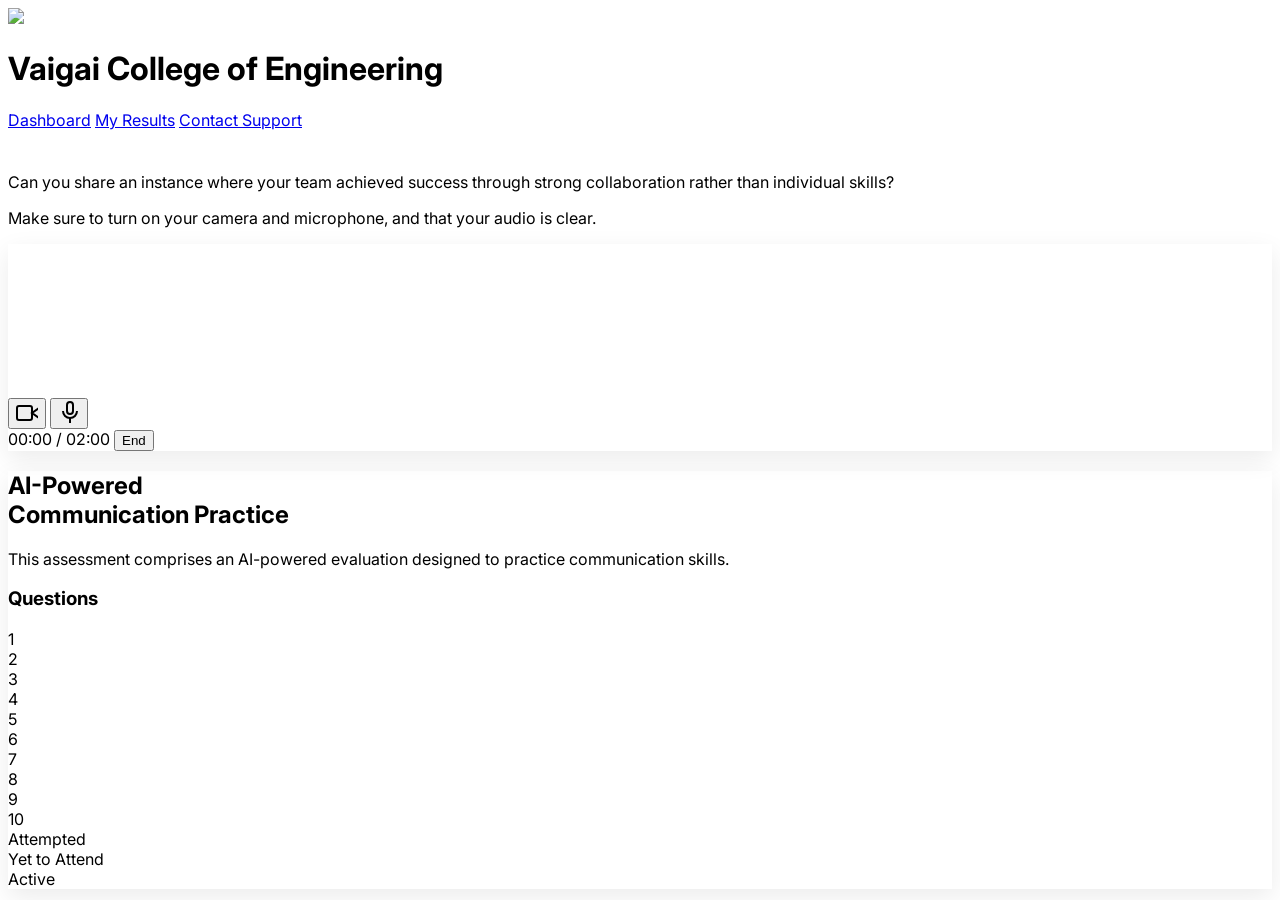
==== src/communicationPage.html @ 444d91da "intial commit" ====
<!DOCTYPE html>
<html lang="en">
<head>
  <meta charset="UTF-8" />
  <meta name="viewport" content="width=device-width, initial-scale=1.0" />
  <title>AI-Powered Communication Practice</title>

  <!-- Tailwind -->
    <link href="../dist/output.css" rel="stylesheet">

  <!-- Fonts -->
  <link href="https://fonts.googleapis.com/css2?family=Inter:wght@300;400;500;600;700&display=swap" rel="stylesheet">

  <style>
    body { font-family: "Inter", sans-serif; }
    .soft-glow { box-shadow: 0 8px 24px rgba(0,0,0,0.08); }
  </style>

</head>
<body class="bg-slate-100">

  <!-- Header -->
  <header class="w-full bg-[#2d2d2d] text-white py-4">
    <div class="max-w-7xl mx-auto px-6 flex items-center justify-between">

      <div class="flex items-center gap-4">
        <img 
          src="https://cdn.prod.website-files.com/67779eba7fda397cbeb2065e/67a9bd6f2a3dd39833ceed32_Skillsmax%20logo%20stacked.svg"
          class="h-10 object-contain">
        <h1 class="font-semibold text-lg">Vaigai College of Engineering</h1>
      </div>

      <div class="flex items-center gap-4">
        <a class="hidden md:inline-flex py-1.5 px-4 rounded-lg bg-white/10 hover:bg-white/20 text-sm" href="#">Dashboard</a>
        <a class="hidden md:inline-flex py-1.5 px-4 rounded-lg bg-white/10 hover:bg-white/20 text-sm" href="#">My Results</a>
        <a class="hidden md:inline-flex py-1.5 px-4 rounded-lg border border-white/20 text-sm hover:bg-white/10" href="#">Contact Support</a>

        <div class="w-10 h-10 rounded-full bg-white/20 flex items-center justify-center">
          <svg width="22" height="22" stroke="white" fill="none" stroke-width="1.6">
            <circle cx="11" cy="7" r="4"></circle>
            <path d="M3 21v-2a6 6 0 0 1 6-6h6a6 6 0 0 1 6 6v2"></path>
          </svg>
        </div>
      </div>

    </div>
  </header>

  <!-- PAGE LAYOUT -->
  <div class="max-w-7xl mx-auto px-6 py-8 flex flex-col lg:flex-row gap-8">

    <!-- LEFT side main content -->
    <div class="flex-1">

      <!-- Question Box -->
      <div class="border border-slate-300 bg-white rounded-xl p-5">
        <p class="text-lg font-medium">
          Can you share an instance where your team achieved success through strong collaboration rather than individual skills?
        </p>
      </div>

      <!-- Message -->
      <p class="mt-4 inline-block border border-slate-300 bg-white py-2 px-4 rounded-lg text-sm text-slate-700">
        Make sure to turn on your camera and microphone, and that your audio is clear.
      </p>

      <!-- VIDEO CARD -->
      <div class="mt-6 bg-white border border-slate-200 rounded-3xl soft-glow p-5">

      <!-- Recording Grid with your own full video -->
      <div class="w-full h-64 md:h-[420px] rounded-xl relative overflow-hidden bg-black">

        <!-- FULL VIDEO BACKGROUND -->
        <video 
          id="mainVideo"
          autoplay 
          unmuted 
          playsinline 
          loop
          class="absolute inset-0 w-full h-full object-cover">
          <source src="./HR_Interviewer_Video_Generation.mp4" type="video/mp4" />
        </video>

        <!-- Webcam Preview bottom-right -->
        <video id="webcamPreview" autoplay muted playsinline 
          class="absolute bottom-4 right-4 w-28 h-20 md:w-40 md:h-28 rounded-lg border border-white/20 shadow-lg object-cover">
        </video>

      </div>


        <!-- Bottom Controls -->
        <div class="flex flex-col md:flex-row items-center justify-between px-1 mt-4 gap-3">

          <!-- Left buttons -->
          <div class="flex items-center gap-6 text-slate-500">

            <!-- Camera icon -->
            <button>
              <svg width="22" height="22" fill="none" stroke="currentColor" stroke-width="2">
                <rect x="1" y="5" width="15" height="14" rx="2"/>
                <path d="M23 7l-7 5 7 5"/>
              </svg>
            </button>

            <!-- Mic icon -->
            <button>
              <svg width="22" height="22" fill="none" stroke="currentColor" stroke-width="2">
                <path d="M12 1a3 3 0 0 1 3 3v6a3 3 0 0 1-6 0V4a3 3 0 0 1 3-3z"/>
                <path d="M19 10a7 7 0 0 1-14 0"/>
                <line x1="12" y1="17" x2="12" y2="23"/>
                <line x1="8" y1="23" x2="16" y2="23"/>
              </svg>
            </button>

          </div>

          <!-- Timer + End button -->
          <div class="flex items-center gap-4">
            <span class="text-sm text-slate-700">00:00 / 02:00</span>

            <button class="px-4 py-1.5 rounded-full border border-slate-300 text-slate-300 cursor-not-allowed">
              End
            </button>
          </div>

        </div>

      </div>

    </div>

    <!-- RIGHT Side Questions Panel -->
    <div class="w-full lg:w-[300px] shrink-0">
      
      <div class="bg-white rounded-2xl border border-slate-200 soft-glow">

        <!-- Header -->
        <div class="bg-[#e85c2d] text-white p-5 rounded-t-2xl">
          <h2 class="text-xl font-semibold">AI-Powered<br>Communication Practice</h2>
          <p class="text-sm opacity-90 mt-2">
            This assessment comprises an AI-powered evaluation designed to practice communication skills.
          </p>
        </div>

        <!-- Questions -->
        <div class="p-5">
          <h3 class="font-semibold text-slate-800">Questions</h3>

          <!-- Grid of numbers -->
          <div class="grid grid-cols-3 sm:grid-cols-4 md:grid-cols-5 gap-2 mt-3 mb-3">
            <div class="p-2 rounded-lg bg-slate-100 text-center">1</div>
            <div class="p-2 rounded-lg bg-slate-100 text-center">2</div>
            <div class="p-2 rounded-lg bg-slate-100 text-center">3</div>
            <div class="p-2 rounded-lg bg-slate-100 text-center">4</div>
            <div class="p-2 rounded-lg bg-slate-100 text-center">5</div>
            <div class="p-2 rounded-lg bg-slate-100 text-center">6</div>

            <div class="p-2 rounded-lg bg-[#ff5722]/20 text-[#ff5722] border border-[#ff5722]/40 text-center">7</div>

            <div class="p-2 rounded-lg bg-slate-100 text-center">8</div>
            <div class="p-2 rounded-lg bg-slate-100 text-center">9</div>
            <div class="p-2 rounded-lg bg-slate-100 text-center">10</div>
          </div>

          <!-- Legend -->
          <div class="mt-2 space-y-2 text-sm">
            <label class="flex items-center gap-2">
              <div class="w-4 h-4 bg-slate-300 rounded"></div> Attempted
            </label>
            <label class="flex items-center gap-2">
              <div class="w-4 h-4 bg-slate-100 border rounded"></div> Yet to Attend
            </label>
            <label class="flex items-center gap-2">
              <div class="w-4 h-4 border border-[#e85c2d] rounded"></div> Active
            </label>
          </div>

        </div>
      </div>
    </div>

  </div>

  <!-- Webcam Script -->
  <script>
    navigator.mediaDevices.getUserMedia({ video: true, audio: false })
      .then(stream => {
        document.getElementById("webcamPreview").srcObject = stream;
      })
      .catch(err => console.log("Camera Error:", err));
  </script>

</body>
</html>
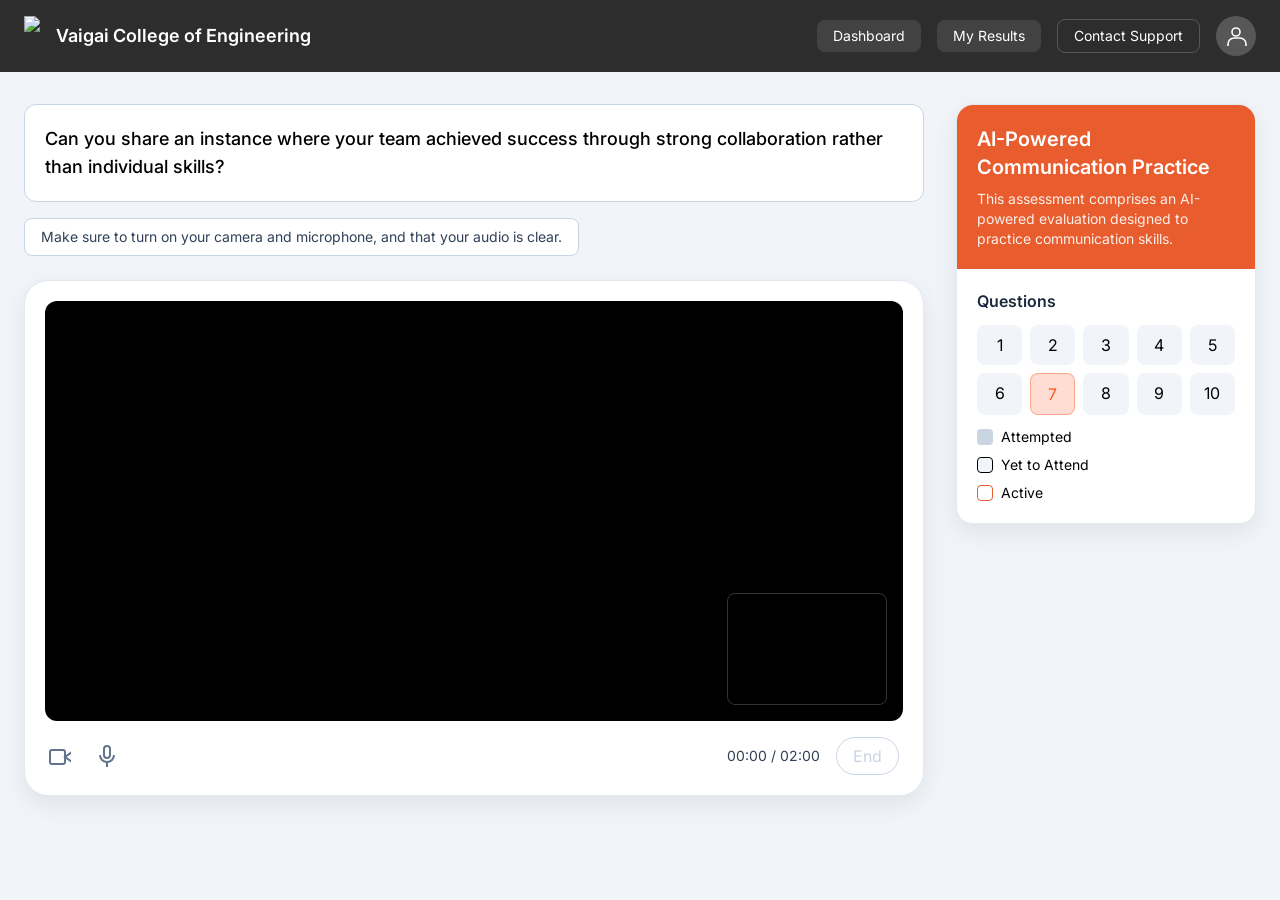
==== commit fdb18474: "adding style to src" ====
--- a/src/communicationPage.html
+++ b/src/communicationPage.html
@@ -6,7 +6,7 @@
   <title>AI-Powered Communication Practice</title>
 
   <!-- Tailwind -->
-    <link href="../dist/output.css" rel="stylesheet">
+    <link href="./output.css" rel="stylesheet">
 
   <!-- Fonts -->
   <link href="https://fonts.googleapis.com/css2?family=Inter:wght@300;400;500;600;700&display=swap" rel="stylesheet">
--- a/src/output.css
+++ b/src/output.css
@@ -0,0 +1,1060 @@
+/*! tailwindcss v4.1.17 | MIT License | https://tailwindcss.com */
+@layer properties;
+@layer theme, base, components, utilities;
+@layer theme {
+  :root, :host {
+    --font-sans: ui-sans-serif, system-ui, sans-serif, "Apple Color Emoji",
+      "Segoe UI Emoji", "Segoe UI Symbol", "Noto Color Emoji";
+    --font-mono: ui-monospace, SFMono-Regular, Menlo, Monaco, Consolas, "Liberation Mono",
+      "Courier New", monospace;
+    --color-yellow-100: oklch(97.3% 0.071 103.193);
+    --color-yellow-200: oklch(94.5% 0.129 101.54);
+    --color-slate-50: oklch(98.4% 0.003 247.858);
+    --color-slate-100: oklch(96.8% 0.007 247.896);
+    --color-slate-200: oklch(92.9% 0.013 255.508);
+    --color-slate-300: oklch(86.9% 0.022 252.894);
+    --color-slate-500: oklch(55.4% 0.046 257.417);
+    --color-slate-600: oklch(44.6% 0.043 257.281);
+    --color-slate-700: oklch(37.2% 0.044 257.287);
+    --color-slate-800: oklch(27.9% 0.041 260.031);
+    --color-slate-900: oklch(20.8% 0.042 265.755);
+    --color-black: #000;
+    --color-white: #fff;
+    --spacing: 0.25rem;
+    --container-7xl: 80rem;
+    --text-xs: 0.75rem;
+    --text-xs--line-height: calc(1 / 0.75);
+    --text-sm: 0.875rem;
+    --text-sm--line-height: calc(1.25 / 0.875);
+    --text-lg: 1.125rem;
+    --text-lg--line-height: calc(1.75 / 1.125);
+    --text-xl: 1.25rem;
+    --text-xl--line-height: calc(1.75 / 1.25);
+    --text-2xl: 1.5rem;
+    --text-2xl--line-height: calc(2 / 1.5);
+    --font-weight-medium: 500;
+    --font-weight-semibold: 600;
+    --font-weight-bold: 700;
+    --leading-tight: 1.25;
+    --radius-md: 0.375rem;
+    --radius-lg: 0.5rem;
+    --radius-xl: 0.75rem;
+    --radius-2xl: 1rem;
+    --radius-3xl: 1.5rem;
+    --default-transition-duration: 150ms;
+    --default-transition-timing-function: cubic-bezier(0.4, 0, 0.2, 1);
+    --default-font-family: var(--font-sans);
+    --default-mono-font-family: var(--font-mono);
+  }
+}
+@layer base {
+  *, ::after, ::before, ::backdrop, ::file-selector-button {
+    box-sizing: border-box;
+    margin: 0;
+    padding: 0;
+    border: 0 solid;
+  }
+  html, :host {
+    line-height: 1.5;
+    -webkit-text-size-adjust: 100%;
+    tab-size: 4;
+    font-family: var(--default-font-family, ui-sans-serif, system-ui, sans-serif, "Apple Color Emoji", "Segoe UI Emoji", "Segoe UI Symbol", "Noto Color Emoji");
+    font-feature-settings: var(--default-font-feature-settings, normal);
+    font-variation-settings: var(--default-font-variation-settings, normal);
+    -webkit-tap-highlight-color: transparent;
+  }
+  hr {
+    height: 0;
+    color: inherit;
+    border-top-width: 1px;
+  }
+  abbr:where([title]) {
+    -webkit-text-decoration: underline dotted;
+    text-decoration: underline dotted;
+  }
+  h1, h2, h3, h4, h5, h6 {
+    font-size: inherit;
+    font-weight: inherit;
+  }
+  a {
+    color: inherit;
+    -webkit-text-decoration: inherit;
+    text-decoration: inherit;
+  }
+  b, strong {
+    font-weight: bolder;
+  }
+  code, kbd, samp, pre {
+    font-family: var(--default-mono-font-family, ui-monospace, SFMono-Regular, Menlo, Monaco, Consolas, "Liberation Mono", "Courier New", monospace);
+    font-feature-settings: var(--default-mono-font-feature-settings, normal);
+    font-variation-settings: var(--default-mono-font-variation-settings, normal);
+    font-size: 1em;
+  }
+  small {
+    font-size: 80%;
+  }
+  sub, sup {
+    font-size: 75%;
+    line-height: 0;
+    position: relative;
+    vertical-align: baseline;
+  }
+  sub {
+    bottom: -0.25em;
+  }
+  sup {
+    top: -0.5em;
+  }
+  table {
+    text-indent: 0;
+    border-color: inherit;
+    border-collapse: collapse;
+  }
+  :-moz-focusring {
+    outline: auto;
+  }
+  progress {
+    vertical-align: baseline;
+  }
+  summary {
+    display: list-item;
+  }
+  ol, ul, menu {
+    list-style: none;
+  }
+  img, svg, video, canvas, audio, iframe, embed, object {
+    display: block;
+    vertical-align: middle;
+  }
+  img, video {
+    max-width: 100%;
+    height: auto;
+  }
+  button, input, select, optgroup, textarea, ::file-selector-button {
+    font: inherit;
+    font-feature-settings: inherit;
+    font-variation-settings: inherit;
+    letter-spacing: inherit;
+    color: inherit;
+    border-radius: 0;
+    background-color: transparent;
+    opacity: 1;
+  }
+  :where(select:is([multiple], [size])) optgroup {
+    font-weight: bolder;
+  }
+  :where(select:is([multiple], [size])) optgroup option {
+    padding-inline-start: 20px;
+  }
+  ::file-selector-button {
+    margin-inline-end: 4px;
+  }
+  ::placeholder {
+    opacity: 1;
+  }
+  @supports (not (-webkit-appearance: -apple-pay-button))  or (contain-intrinsic-size: 1px) {
+    ::placeholder {
+      color: currentcolor;
+      @supports (color: color-mix(in lab, red, red)) {
+        color: color-mix(in oklab, currentcolor 50%, transparent);
+      }
+    }
+  }
+  textarea {
+    resize: vertical;
+  }
+  ::-webkit-search-decoration {
+    -webkit-appearance: none;
+  }
+  ::-webkit-date-and-time-value {
+    min-height: 1lh;
+    text-align: inherit;
+  }
+  ::-webkit-datetime-edit {
+    display: inline-flex;
+  }
+  ::-webkit-datetime-edit-fields-wrapper {
+    padding: 0;
+  }
+  ::-webkit-datetime-edit, ::-webkit-datetime-edit-year-field, ::-webkit-datetime-edit-month-field, ::-webkit-datetime-edit-day-field, ::-webkit-datetime-edit-hour-field, ::-webkit-datetime-edit-minute-field, ::-webkit-datetime-edit-second-field, ::-webkit-datetime-edit-millisecond-field, ::-webkit-datetime-edit-meridiem-field {
+    padding-block: 0;
+  }
+  ::-webkit-calendar-picker-indicator {
+    line-height: 1;
+  }
+  :-moz-ui-invalid {
+    box-shadow: none;
+  }
+  button, input:where([type="button"], [type="reset"], [type="submit"]), ::file-selector-button {
+    appearance: button;
+  }
+  ::-webkit-inner-spin-button, ::-webkit-outer-spin-button {
+    height: auto;
+  }
+  [hidden]:where(:not([hidden="until-found"])) {
+    display: none !important;
+  }
+}
+@layer utilities {
+  .pointer-events-none {
+    pointer-events: none;
+  }
+  .absolute {
+    position: absolute;
+  }
+  .fixed {
+    position: fixed;
+  }
+  .relative {
+    position: relative;
+  }
+  .inset-0 {
+    inset: calc(var(--spacing) * 0);
+  }
+  .right-4 {
+    right: calc(var(--spacing) * 4);
+  }
+  .bottom-4 {
+    bottom: calc(var(--spacing) * 4);
+  }
+  .left-4 {
+    left: calc(var(--spacing) * 4);
+  }
+  .mx-auto {
+    margin-inline: auto;
+  }
+  .mt-1 {
+    margin-top: calc(var(--spacing) * 1);
+  }
+  .mt-2 {
+    margin-top: calc(var(--spacing) * 2);
+  }
+  .mt-3 {
+    margin-top: calc(var(--spacing) * 3);
+  }
+  .mt-4 {
+    margin-top: calc(var(--spacing) * 4);
+  }
+  .mt-6 {
+    margin-top: calc(var(--spacing) * 6);
+  }
+  .mt-8 {
+    margin-top: calc(var(--spacing) * 8);
+  }
+  .mb-1 {
+    margin-bottom: calc(var(--spacing) * 1);
+  }
+  .mb-2 {
+    margin-bottom: calc(var(--spacing) * 2);
+  }
+  .mb-3 {
+    margin-bottom: calc(var(--spacing) * 3);
+  }
+  .mb-4 {
+    margin-bottom: calc(var(--spacing) * 4);
+  }
+  .mb-6 {
+    margin-bottom: calc(var(--spacing) * 6);
+  }
+  .mb-8 {
+    margin-bottom: calc(var(--spacing) * 8);
+  }
+  .flex {
+    display: flex;
+  }
+  .grid {
+    display: grid;
+  }
+  .hidden {
+    display: none;
+  }
+  .inline-block {
+    display: inline-block;
+  }
+  .h-0\.5 {
+    height: calc(var(--spacing) * 0.5);
+  }
+  .h-4 {
+    height: calc(var(--spacing) * 4);
+  }
+  .h-9 {
+    height: calc(var(--spacing) * 9);
+  }
+  .h-10 {
+    height: calc(var(--spacing) * 10);
+  }
+  .h-16 {
+    height: calc(var(--spacing) * 16);
+  }
+  .h-20 {
+    height: calc(var(--spacing) * 20);
+  }
+  .h-64 {
+    height: calc(var(--spacing) * 64);
+  }
+  .h-full {
+    height: 100%;
+  }
+  .w-4 {
+    width: calc(var(--spacing) * 4);
+  }
+  .w-9 {
+    width: calc(var(--spacing) * 9);
+  }
+  .w-10 {
+    width: calc(var(--spacing) * 10);
+  }
+  .w-16 {
+    width: calc(var(--spacing) * 16);
+  }
+  .w-28 {
+    width: calc(var(--spacing) * 28);
+  }
+  .w-\[92\%\] {
+    width: 92%;
+  }
+  .w-auto {
+    width: auto;
+  }
+  .w-full {
+    width: 100%;
+  }
+  .max-w-7xl {
+    max-width: var(--container-7xl);
+  }
+  .flex-1 {
+    flex: 1;
+  }
+  .shrink-0 {
+    flex-shrink: 0;
+  }
+  .transform {
+    transform: var(--tw-rotate-x,) var(--tw-rotate-y,) var(--tw-rotate-z,) var(--tw-skew-x,) var(--tw-skew-y,);
+  }
+  .cursor-not-allowed {
+    cursor: not-allowed;
+  }
+  .cursor-pointer {
+    cursor: pointer;
+  }
+  .grid-cols-1 {
+    grid-template-columns: repeat(1, minmax(0, 1fr));
+  }
+  .grid-cols-3 {
+    grid-template-columns: repeat(3, minmax(0, 1fr));
+  }
+  .flex-col {
+    flex-direction: column;
+  }
+  .items-center {
+    align-items: center;
+  }
+  .items-start {
+    align-items: flex-start;
+  }
+  .justify-between {
+    justify-content: space-between;
+  }
+  .justify-center {
+    justify-content: center;
+  }
+  .gap-2 {
+    gap: calc(var(--spacing) * 2);
+  }
+  .gap-3 {
+    gap: calc(var(--spacing) * 3);
+  }
+  .gap-4 {
+    gap: calc(var(--spacing) * 4);
+  }
+  .gap-5 {
+    gap: calc(var(--spacing) * 5);
+  }
+  .gap-6 {
+    gap: calc(var(--spacing) * 6);
+  }
+  .gap-8 {
+    gap: calc(var(--spacing) * 8);
+  }
+  .space-y-2 {
+    :where(& > :not(:last-child)) {
+      --tw-space-y-reverse: 0;
+      margin-block-start: calc(calc(var(--spacing) * 2) * var(--tw-space-y-reverse));
+      margin-block-end: calc(calc(var(--spacing) * 2) * calc(1 - var(--tw-space-y-reverse)));
+    }
+  }
+  .space-y-3 {
+    :where(& > :not(:last-child)) {
+      --tw-space-y-reverse: 0;
+      margin-block-start: calc(calc(var(--spacing) * 3) * var(--tw-space-y-reverse));
+      margin-block-end: calc(calc(var(--spacing) * 3) * calc(1 - var(--tw-space-y-reverse)));
+    }
+  }
+  .overflow-hidden {
+    overflow: hidden;
+  }
+  .rounded {
+    border-radius: 0.25rem;
+  }
+  .rounded-2xl {
+    border-radius: var(--radius-2xl);
+  }
+  .rounded-3xl {
+    border-radius: var(--radius-3xl);
+  }
+  .rounded-full {
+    border-radius: calc(infinity * 1px);
+  }
+  .rounded-lg {
+    border-radius: var(--radius-lg);
+  }
+  .rounded-md {
+    border-radius: var(--radius-md);
+  }
+  .rounded-xl {
+    border-radius: var(--radius-xl);
+  }
+  .rounded-t-2xl {
+    border-top-left-radius: var(--radius-2xl);
+    border-top-right-radius: var(--radius-2xl);
+  }
+  .border {
+    border-style: var(--tw-border-style);
+    border-width: 1px;
+  }
+  .border-\[\#e85c2d\] {
+    border-color: #e85c2d;
+  }
+  .border-\[\#ff5722\]\/40 {
+    border-color: color-mix(in oklab, #ff5722 40%, transparent);
+  }
+  .border-slate-200 {
+    border-color: var(--color-slate-200);
+  }
+  .border-slate-300 {
+    border-color: var(--color-slate-300);
+  }
+  .border-white\/20 {
+    border-color: color-mix(in srgb, #fff 20%, transparent);
+    @supports (color: color-mix(in lab, red, red)) {
+      border-color: color-mix(in oklab, var(--color-white) 20%, transparent);
+    }
+  }
+  .bg-\[\#2d2d2d\] {
+    background-color: #2d2d2d;
+  }
+  .bg-\[\#e85c2d\] {
+    background-color: #e85c2d;
+  }
+  .bg-\[\#ff5722\] {
+    background-color: #ff5722;
+  }
+  .bg-\[\#ff5722\]\/20 {
+    background-color: color-mix(in oklab, #ff5722 20%, transparent);
+  }
+  .bg-black {
+    background-color: var(--color-black);
+  }
+  .bg-slate-50 {
+    background-color: var(--color-slate-50);
+  }
+  .bg-slate-100 {
+    background-color: var(--color-slate-100);
+  }
+  .bg-slate-300 {
+    background-color: var(--color-slate-300);
+  }
+  .bg-transparent {
+    background-color: transparent;
+  }
+  .bg-white {
+    background-color: var(--color-white);
+  }
+  .bg-white\/6 {
+    background-color: color-mix(in srgb, #fff 6%, transparent);
+    @supports (color: color-mix(in lab, red, red)) {
+      background-color: color-mix(in oklab, var(--color-white) 6%, transparent);
+    }
+  }
+  .bg-white\/10 {
+    background-color: color-mix(in srgb, #fff 10%, transparent);
+    @supports (color: color-mix(in lab, red, red)) {
+      background-color: color-mix(in oklab, var(--color-white) 10%, transparent);
+    }
+  }
+  .bg-white\/12 {
+    background-color: color-mix(in srgb, #fff 12%, transparent);
+    @supports (color: color-mix(in lab, red, red)) {
+      background-color: color-mix(in oklab, var(--color-white) 12%, transparent);
+    }
+  }
+  .bg-white\/20 {
+    background-color: color-mix(in srgb, #fff 20%, transparent);
+    @supports (color: color-mix(in lab, red, red)) {
+      background-color: color-mix(in oklab, var(--color-white) 20%, transparent);
+    }
+  }
+  .bg-gradient-to-br {
+    --tw-gradient-position: to bottom right in oklab;
+    background-image: linear-gradient(var(--tw-gradient-stops));
+  }
+  .from-yellow-100 {
+    --tw-gradient-from: var(--color-yellow-100);
+    --tw-gradient-stops: var(--tw-gradient-via-stops, var(--tw-gradient-position), var(--tw-gradient-from) var(--tw-gradient-from-position), var(--tw-gradient-to) var(--tw-gradient-to-position));
+  }
+  .to-yellow-200 {
+    --tw-gradient-to: var(--color-yellow-200);
+    --tw-gradient-stops: var(--tw-gradient-via-stops, var(--tw-gradient-position), var(--tw-gradient-from) var(--tw-gradient-from-position), var(--tw-gradient-to) var(--tw-gradient-to-position));
+  }
+  .object-contain {
+    object-fit: contain;
+  }
+  .object-cover {
+    object-fit: cover;
+  }
+  .p-2 {
+    padding: calc(var(--spacing) * 2);
+  }
+  .p-3 {
+    padding: calc(var(--spacing) * 3);
+  }
+  .p-4 {
+    padding: calc(var(--spacing) * 4);
+  }
+  .p-5 {
+    padding: calc(var(--spacing) * 5);
+  }
+  .p-6 {
+    padding: calc(var(--spacing) * 6);
+  }
+  .px-1 {
+    padding-inline: calc(var(--spacing) * 1);
+  }
+  .px-3 {
+    padding-inline: calc(var(--spacing) * 3);
+  }
+  .px-4 {
+    padding-inline: calc(var(--spacing) * 4);
+  }
+  .px-6 {
+    padding-inline: calc(var(--spacing) * 6);
+  }
+  .py-1\.5 {
+    padding-block: calc(var(--spacing) * 1.5);
+  }
+  .py-2 {
+    padding-block: calc(var(--spacing) * 2);
+  }
+  .py-4 {
+    padding-block: calc(var(--spacing) * 4);
+  }
+  .py-8 {
+    padding-block: calc(var(--spacing) * 8);
+  }
+  .pr-3 {
+    padding-right: calc(var(--spacing) * 3);
+  }
+  .text-center {
+    text-align: center;
+  }
+  .text-2xl {
+    font-size: var(--text-2xl);
+    line-height: var(--tw-leading, var(--text-2xl--line-height));
+  }
+  .text-lg {
+    font-size: var(--text-lg);
+    line-height: var(--tw-leading, var(--text-lg--line-height));
+  }
+  .text-sm {
+    font-size: var(--text-sm);
+    line-height: var(--tw-leading, var(--text-sm--line-height));
+  }
+  .text-xl {
+    font-size: var(--text-xl);
+    line-height: var(--tw-leading, var(--text-xl--line-height));
+  }
+  .text-xs {
+    font-size: var(--text-xs);
+    line-height: var(--tw-leading, var(--text-xs--line-height));
+  }
+  .leading-tight {
+    --tw-leading: var(--leading-tight);
+    line-height: var(--leading-tight);
+  }
+  .font-bold {
+    --tw-font-weight: var(--font-weight-bold);
+    font-weight: var(--font-weight-bold);
+  }
+  .font-medium {
+    --tw-font-weight: var(--font-weight-medium);
+    font-weight: var(--font-weight-medium);
+  }
+  .font-semibold {
+    --tw-font-weight: var(--font-weight-semibold);
+    font-weight: var(--font-weight-semibold);
+  }
+  .text-\[\#ff5722\] {
+    color: #ff5722;
+  }
+  .text-slate-300 {
+    color: var(--color-slate-300);
+  }
+  .text-slate-500 {
+    color: var(--color-slate-500);
+  }
+  .text-slate-600 {
+    color: var(--color-slate-600);
+  }
+  .text-slate-700 {
+    color: var(--color-slate-700);
+  }
+  .text-slate-800 {
+    color: var(--color-slate-800);
+  }
+  .text-slate-900 {
+    color: var(--color-slate-900);
+  }
+  .text-white {
+    color: var(--color-white);
+  }
+  .text-white\/90 {
+    color: color-mix(in srgb, #fff 90%, transparent);
+    @supports (color: color-mix(in lab, red, red)) {
+      color: color-mix(in oklab, var(--color-white) 90%, transparent);
+    }
+  }
+  .antialiased {
+    -webkit-font-smoothing: antialiased;
+    -moz-osx-font-smoothing: grayscale;
+  }
+  .opacity-90 {
+    opacity: 90%;
+  }
+  .shadow-2xl {
+    --tw-shadow: 0 25px 50px -12px var(--tw-shadow-color, rgb(0 0 0 / 0.25));
+    box-shadow: var(--tw-inset-shadow), var(--tw-inset-ring-shadow), var(--tw-ring-offset-shadow), var(--tw-ring-shadow), var(--tw-shadow);
+  }
+  .shadow-lg {
+    --tw-shadow: 0 10px 15px -3px var(--tw-shadow-color, rgb(0 0 0 / 0.1)), 0 4px 6px -4px var(--tw-shadow-color, rgb(0 0 0 / 0.1));
+    box-shadow: var(--tw-inset-shadow), var(--tw-inset-ring-shadow), var(--tw-ring-offset-shadow), var(--tw-ring-shadow), var(--tw-shadow);
+  }
+  .shadow-md {
+    --tw-shadow: 0 4px 6px -1px var(--tw-shadow-color, rgb(0 0 0 / 0.1)), 0 2px 4px -2px var(--tw-shadow-color, rgb(0 0 0 / 0.1));
+    box-shadow: var(--tw-inset-shadow), var(--tw-inset-ring-shadow), var(--tw-ring-offset-shadow), var(--tw-ring-shadow), var(--tw-shadow);
+  }
+  .blur-\[0\.6px\] {
+    --tw-blur: blur(0.6px);
+    filter: var(--tw-blur,) var(--tw-brightness,) var(--tw-contrast,) var(--tw-grayscale,) var(--tw-hue-rotate,) var(--tw-invert,) var(--tw-saturate,) var(--tw-sepia,) var(--tw-drop-shadow,);
+  }
+  .backdrop-blur {
+    --tw-backdrop-blur: blur(8px);
+    -webkit-backdrop-filter: var(--tw-backdrop-blur,) var(--tw-backdrop-brightness,) var(--tw-backdrop-contrast,) var(--tw-backdrop-grayscale,) var(--tw-backdrop-hue-rotate,) var(--tw-backdrop-invert,) var(--tw-backdrop-opacity,) var(--tw-backdrop-saturate,) var(--tw-backdrop-sepia,);
+    backdrop-filter: var(--tw-backdrop-blur,) var(--tw-backdrop-brightness,) var(--tw-backdrop-contrast,) var(--tw-backdrop-grayscale,) var(--tw-backdrop-hue-rotate,) var(--tw-backdrop-invert,) var(--tw-backdrop-opacity,) var(--tw-backdrop-saturate,) var(--tw-backdrop-sepia,);
+  }
+  .backdrop-filter {
+    -webkit-backdrop-filter: var(--tw-backdrop-blur,) var(--tw-backdrop-brightness,) var(--tw-backdrop-contrast,) var(--tw-backdrop-grayscale,) var(--tw-backdrop-hue-rotate,) var(--tw-backdrop-invert,) var(--tw-backdrop-opacity,) var(--tw-backdrop-saturate,) var(--tw-backdrop-sepia,);
+    backdrop-filter: var(--tw-backdrop-blur,) var(--tw-backdrop-brightness,) var(--tw-backdrop-contrast,) var(--tw-backdrop-grayscale,) var(--tw-backdrop-hue-rotate,) var(--tw-backdrop-invert,) var(--tw-backdrop-opacity,) var(--tw-backdrop-saturate,) var(--tw-backdrop-sepia,);
+  }
+  .transition {
+    transition-property: color, background-color, border-color, outline-color, text-decoration-color, fill, stroke, --tw-gradient-from, --tw-gradient-via, --tw-gradient-to, opacity, box-shadow, transform, translate, scale, rotate, filter, -webkit-backdrop-filter, backdrop-filter, display, content-visibility, overlay, pointer-events;
+    transition-timing-function: var(--tw-ease, var(--default-transition-timing-function));
+    transition-duration: var(--tw-duration, var(--default-transition-duration));
+  }
+  .select-none {
+    -webkit-user-select: none;
+    user-select: none;
+  }
+  .hover\:bg-\[\#ff9f33\] {
+    &:hover {
+      @media (hover: hover) {
+        background-color: #ff9f33;
+      }
+    }
+  }
+  .hover\:bg-slate-100 {
+    &:hover {
+      @media (hover: hover) {
+        background-color: var(--color-slate-100);
+      }
+    }
+  }
+  .hover\:bg-white\/6 {
+    &:hover {
+      @media (hover: hover) {
+        background-color: color-mix(in srgb, #fff 6%, transparent);
+        @supports (color: color-mix(in lab, red, red)) {
+          background-color: color-mix(in oklab, var(--color-white) 6%, transparent);
+        }
+      }
+    }
+  }
+  .hover\:bg-white\/10 {
+    &:hover {
+      @media (hover: hover) {
+        background-color: color-mix(in srgb, #fff 10%, transparent);
+        @supports (color: color-mix(in lab, red, red)) {
+          background-color: color-mix(in oklab, var(--color-white) 10%, transparent);
+        }
+      }
+    }
+  }
+  .hover\:bg-white\/20 {
+    &:hover {
+      @media (hover: hover) {
+        background-color: color-mix(in srgb, #fff 20%, transparent);
+        @supports (color: color-mix(in lab, red, red)) {
+          background-color: color-mix(in oklab, var(--color-white) 20%, transparent);
+        }
+      }
+    }
+  }
+  .sm\:grid-cols-4 {
+    @media (width >= 40rem) {
+      grid-template-columns: repeat(4, minmax(0, 1fr));
+    }
+  }
+  .md\:flex {
+    @media (width >= 48rem) {
+      display: flex;
+    }
+  }
+  .md\:inline-flex {
+    @media (width >= 48rem) {
+      display: inline-flex;
+    }
+  }
+  .md\:h-28 {
+    @media (width >= 48rem) {
+      height: calc(var(--spacing) * 28);
+    }
+  }
+  .md\:h-\[420px\] {
+    @media (width >= 48rem) {
+      height: 420px;
+    }
+  }
+  .md\:w-40 {
+    @media (width >= 48rem) {
+      width: calc(var(--spacing) * 40);
+    }
+  }
+  .md\:grid-cols-5 {
+    @media (width >= 48rem) {
+      grid-template-columns: repeat(5, minmax(0, 1fr));
+    }
+  }
+  .md\:flex-row {
+    @media (width >= 48rem) {
+      flex-direction: row;
+    }
+  }
+  .lg\:w-\[300px\] {
+    @media (width >= 64rem) {
+      width: 300px;
+    }
+  }
+  .lg\:grid-cols-3 {
+    @media (width >= 64rem) {
+      grid-template-columns: repeat(3, minmax(0, 1fr));
+    }
+  }
+  .lg\:flex-row {
+    @media (width >= 64rem) {
+      flex-direction: row;
+    }
+  }
+}
+@property --tw-rotate-x {
+  syntax: "*";
+  inherits: false;
+}
+@property --tw-rotate-y {
+  syntax: "*";
+  inherits: false;
+}
+@property --tw-rotate-z {
+  syntax: "*";
+  inherits: false;
+}
+@property --tw-skew-x {
+  syntax: "*";
+  inherits: false;
+}
+@property --tw-skew-y {
+  syntax: "*";
+  inherits: false;
+}
+@property --tw-space-y-reverse {
+  syntax: "*";
+  inherits: false;
+  initial-value: 0;
+}
+@property --tw-border-style {
+  syntax: "*";
+  inherits: false;
+  initial-value: solid;
+}
+@property --tw-gradient-position {
+  syntax: "*";
+  inherits: false;
+}
+@property --tw-gradient-from {
+  syntax: "<color>";
+  inherits: false;
+  initial-value: #0000;
+}
+@property --tw-gradient-via {
+  syntax: "<color>";
+  inherits: false;
+  initial-value: #0000;
+}
+@property --tw-gradient-to {
+  syntax: "<color>";
+  inherits: false;
+  initial-value: #0000;
+}
+@property --tw-gradient-stops {
+  syntax: "*";
+  inherits: false;
+}
+@property --tw-gradient-via-stops {
+  syntax: "*";
+  inherits: false;
+}
+@property --tw-gradient-from-position {
+  syntax: "<length-percentage>";
+  inherits: false;
+  initial-value: 0%;
+}
+@property --tw-gradient-via-position {
+  syntax: "<length-percentage>";
+  inherits: false;
+  initial-value: 50%;
+}
+@property --tw-gradient-to-position {
+  syntax: "<length-percentage>";
+  inherits: false;
+  initial-value: 100%;
+}
+@property --tw-leading {
+  syntax: "*";
+  inherits: false;
+}
+@property --tw-font-weight {
+  syntax: "*";
+  inherits: false;
+}
+@property --tw-shadow {
+  syntax: "*";
+  inherits: false;
+  initial-value: 0 0 #0000;
+}
+@property --tw-shadow-color {
+  syntax: "*";
+  inherits: false;
+}
+@property --tw-shadow-alpha {
+  syntax: "<percentage>";
+  inherits: false;
+  initial-value: 100%;
+}
+@property --tw-inset-shadow {
+  syntax: "*";
+  inherits: false;
+  initial-value: 0 0 #0000;
+}
+@property --tw-inset-shadow-color {
+  syntax: "*";
+  inherits: false;
+}
+@property --tw-inset-shadow-alpha {
+  syntax: "<percentage>";
+  inherits: false;
+  initial-value: 100%;
+}
+@property --tw-ring-color {
+  syntax: "*";
+  inherits: false;
+}
+@property --tw-ring-shadow {
+  syntax: "*";
+  inherits: false;
+  initial-value: 0 0 #0000;
+}
+@property --tw-inset-ring-color {
+  syntax: "*";
+  inherits: false;
+}
+@property --tw-inset-ring-shadow {
+  syntax: "*";
+  inherits: false;
+  initial-value: 0 0 #0000;
+}
+@property --tw-ring-inset {
+  syntax: "*";
+  inherits: false;
+}
+@property --tw-ring-offset-width {
+  syntax: "<length>";
+  inherits: false;
+  initial-value: 0px;
+}
+@property --tw-ring-offset-color {
+  syntax: "*";
+  inherits: false;
+  initial-value: #fff;
+}
+@property --tw-ring-offset-shadow {
+  syntax: "*";
+  inherits: false;
+  initial-value: 0 0 #0000;
+}
+@property --tw-blur {
+  syntax: "*";
+  inherits: false;
+}
+@property --tw-brightness {
+  syntax: "*";
+  inherits: false;
+}
+@property --tw-contrast {
+  syntax: "*";
+  inherits: false;
+}
+@property --tw-grayscale {
+  syntax: "*";
+  inherits: false;
+}
+@property --tw-hue-rotate {
+  syntax: "*";
+  inherits: false;
+}
+@property --tw-invert {
+  syntax: "*";
+  inherits: false;
+}
+@property --tw-opacity {
+  syntax: "*";
+  inherits: false;
+}
+@property --tw-saturate {
+  syntax: "*";
+  inherits: false;
+}
+@property --tw-sepia {
+  syntax: "*";
+  inherits: false;
+}
+@property --tw-drop-shadow {
+  syntax: "*";
+  inherits: false;
+}
+@property --tw-drop-shadow-color {
+  syntax: "*";
+  inherits: false;
+}
+@property --tw-drop-shadow-alpha {
+  syntax: "<percentage>";
+  inherits: false;
+  initial-value: 100%;
+}
+@property --tw-drop-shadow-size {
+  syntax: "*";
+  inherits: false;
+}
+@property --tw-backdrop-blur {
+  syntax: "*";
+  inherits: false;
+}
+@property --tw-backdrop-brightness {
+  syntax: "*";
+  inherits: false;
+}
+@property --tw-backdrop-contrast {
+  syntax: "*";
+  inherits: false;
+}
+@property --tw-backdrop-grayscale {
+  syntax: "*";
+  inherits: false;
+}
+@property --tw-backdrop-hue-rotate {
+  syntax: "*";
+  inherits: false;
+}
+@property --tw-backdrop-invert {
+  syntax: "*";
+  inherits: false;
+}
+@property --tw-backdrop-opacity {
+  syntax: "*";
+  inherits: false;
+}
+@property --tw-backdrop-saturate {
+  syntax: "*";
+  inherits: false;
+}
+@property --tw-backdrop-sepia {
+  syntax: "*";
+  inherits: false;
+}
+@layer properties {
+  @supports ((-webkit-hyphens: none) and (not (margin-trim: inline))) or ((-moz-orient: inline) and (not (color:rgb(from red r g b)))) {
+    *, ::before, ::after, ::backdrop {
+      --tw-rotate-x: initial;
+      --tw-rotate-y: initial;
+      --tw-rotate-z: initial;
+      --tw-skew-x: initial;
+      --tw-skew-y: initial;
+      --tw-space-y-reverse: 0;
+      --tw-border-style: solid;
+      --tw-gradient-position: initial;
+      --tw-gradient-from: #0000;
+      --tw-gradient-via: #0000;
+      --tw-gradient-to: #0000;
+      --tw-gradient-stops: initial;
+      --tw-gradient-via-stops: initial;
+      --tw-gradient-from-position: 0%;
+      --tw-gradient-via-position: 50%;
+      --tw-gradient-to-position: 100%;
+      --tw-leading: initial;
+      --tw-font-weight: initial;
+      --tw-shadow: 0 0 #0000;
+      --tw-shadow-color: initial;
+      --tw-shadow-alpha: 100%;
+      --tw-inset-shadow: 0 0 #0000;
+      --tw-inset-shadow-color: initial;
+      --tw-inset-shadow-alpha: 100%;
+      --tw-ring-color: initial;
+      --tw-ring-shadow: 0 0 #0000;
+      --tw-inset-ring-color: initial;
+      --tw-inset-ring-shadow: 0 0 #0000;
+      --tw-ring-inset: initial;
+      --tw-ring-offset-width: 0px;
+      --tw-ring-offset-color: #fff;
+      --tw-ring-offset-shadow: 0 0 #0000;
+      --tw-blur: initial;
+      --tw-brightness: initial;
+      --tw-contrast: initial;
+      --tw-grayscale: initial;
+      --tw-hue-rotate: initial;
+      --tw-invert: initial;
+      --tw-opacity: initial;
+      --tw-saturate: initial;
+      --tw-sepia: initial;
+      --tw-drop-shadow: initial;
+      --tw-drop-shadow-color: initial;
+      --tw-drop-shadow-alpha: 100%;
+      --tw-drop-shadow-size: initial;
+      --tw-backdrop-blur: initial;
+      --tw-backdrop-brightness: initial;
+      --tw-backdrop-contrast: initial;
+      --tw-backdrop-grayscale: initial;
+      --tw-backdrop-hue-rotate: initial;
+      --tw-backdrop-invert: initial;
+      --tw-backdrop-opacity: initial;
+      --tw-backdrop-saturate: initial;
+      --tw-backdrop-sepia: initial;
+    }
+  }
+}
